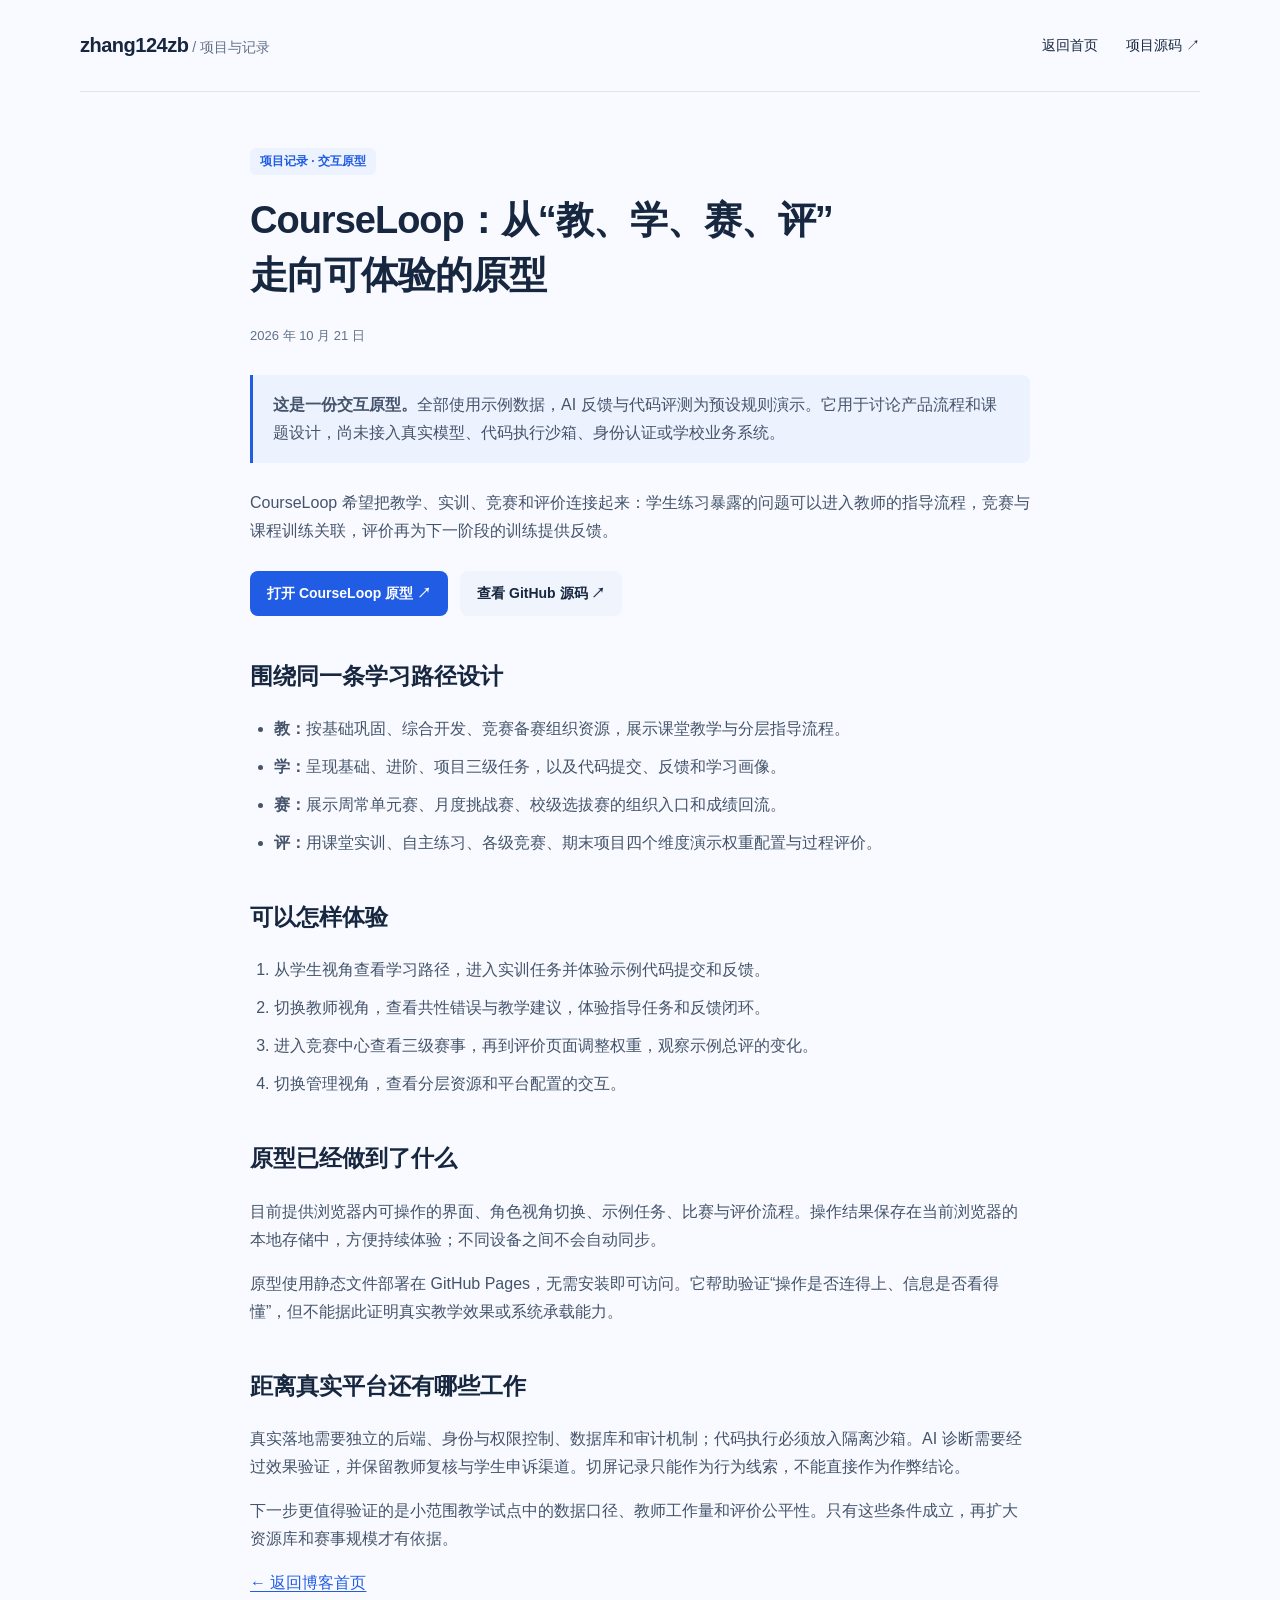
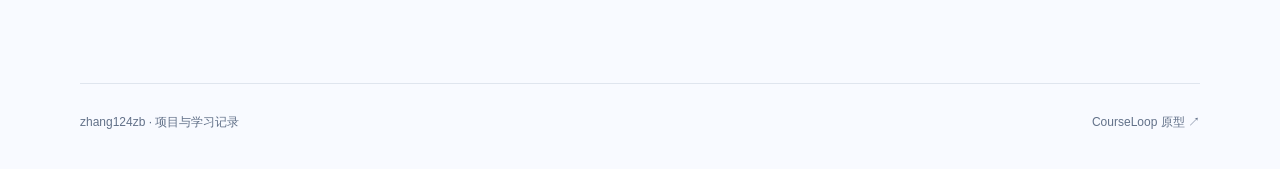
==== public/posts/course-loop-prototype.html @ e4a6a897 "Publish personal blog and CourseLoop prototype introduction" ====
<!doctype html>
<html lang="zh-CN">
<head><meta charset="utf-8"><meta name="viewport" content="width=device-width, initial-scale=1"><meta name="description" content="CourseLoop 课赛融合平台交互原型介绍：连接教学、实训、竞赛和评价。全部使用示例数据，尚未用于真实教学或成绩评定。"><title>CourseLoop：教、学、赛、评的交互原型 · zhang124zb</title><link rel="stylesheet" href="../styles.css"></head>
<body><a class="skip" href="#main">跳到正文</a><header class="site-header wrap"><a class="brand" href="../">zhang124zb<span> / 项目与记录</span></a><nav aria-label="主导航"><a href="../">返回首页</a><a href="https://github.com/zhang124zb/course-loop">项目源码 ↗</a></nav></header><main id="main" class="wrap article"><span class="badge">项目记录 · 交互原型</span><h1>CourseLoop：从“教、学、赛、评”<br>走向可体验的原型</h1><time datetime="2026-10-21">2026 年 10 月 21 日</time>
<div class="notice"><p><strong>这是一份交互原型。</strong>全部使用示例数据，AI 反馈与代码评测为预设规则演示。它用于讨论产品流程和课题设计，尚未接入真实模型、代码执行沙箱、身份认证或学校业务系统。</p></div>
<p>CourseLoop 希望把教学、实训、竞赛和评价连接起来：学生练习暴露的问题可以进入教师的指导流程，竞赛与课程训练关联，评价再为下一阶段的训练提供反馈。</p>
<div class="actions"><a class="button" href="/course-loop/">打开 CourseLoop 原型 ↗</a><a class="button secondary" href="https://github.com/zhang124zb/course-loop">查看 GitHub 源码 ↗</a></div>
<h2>围绕同一条学习路径设计</h2><ul><li><strong>教：</strong>按基础巩固、综合开发、竞赛备赛组织资源，展示课堂教学与分层指导流程。</li><li><strong>学：</strong>呈现基础、进阶、项目三级任务，以及代码提交、反馈和学习画像。</li><li><strong>赛：</strong>展示周常单元赛、月度挑战赛、校级选拔赛的组织入口和成绩回流。</li><li><strong>评：</strong>用课堂实训、自主练习、各级竞赛、期末项目四个维度演示权重配置与过程评价。</li></ul>
<h2>可以怎样体验</h2><ol><li>从学生视角查看学习路径，进入实训任务并体验示例代码提交和反馈。</li><li>切换教师视角，查看共性错误与教学建议，体验指导任务和反馈闭环。</li><li>进入竞赛中心查看三级赛事，再到评价页面调整权重，观察示例总评的变化。</li><li>切换管理视角，查看分层资源和平台配置的交互。</li></ol>
<h2>原型已经做到了什么</h2><p>目前提供浏览器内可操作的界面、角色视角切换、示例任务、比赛与评价流程。操作结果保存在当前浏览器的本地存储中，方便持续体验；不同设备之间不会自动同步。</p><p>原型使用静态文件部署在 GitHub Pages，无需安装即可访问。它帮助验证“操作是否连得上、信息是否看得懂”，但不能据此证明真实教学效果或系统承载能力。</p>
<h2>距离真实平台还有哪些工作</h2><p>真实落地需要独立的后端、身份与权限控制、数据库和审计机制；代码执行必须放入隔离沙箱。AI 诊断需要经过效果验证，并保留教师复核与学生申诉渠道。切屏记录只能作为行为线索，不能直接作为作弊结论。</p><p>下一步更值得验证的是小范围教学试点中的数据口径、教师工作量和评价公平性。只有这些条件成立，再扩大资源库和赛事规模才有依据。</p><p><a href="../">← 返回博客首页</a></p></main><footer class="site-footer wrap"><span>zhang124zb · 项目与学习记录</span><a href="/course-loop/">CourseLoop 原型 ↗</a></footer></body></html>
---- public/styles.css ----
:root{color-scheme:light;--ink:#172740;--muted:#627189;--blue:#215ce5;--line:#dfe5ee;--paper:#f8faff}*{box-sizing:border-box}html{scroll-behavior:smooth;scroll-padding-top:24px}body{margin:0;background:var(--paper);color:var(--ink);font:16px/1.75 -apple-system,BlinkMacSystemFont,"Segoe UI","Microsoft YaHei",sans-serif}a{color:inherit;text-decoration:none}a:hover{color:var(--blue)}a:focus-visible{outline:3px solid var(--blue);outline-offset:5px}h1,h2,h3,p{margin-top:0}.wrap{width:min(1120px,calc(100% - 64px));margin-inline:auto}.site-header{min-height:92px;display:flex;align-items:center;justify-content:space-between;border-bottom:1px solid var(--line);gap:24px}.brand{font-size:20px;font-weight:750;letter-spacing:-.5px}.brand span{color:var(--muted);font-size:14px;font-weight:400;letter-spacing:0}.site-header nav{display:flex;gap:28px;font-size:14px}.hero{padding:92px 0 84px;max-width:780px}.eyebrow{font-size:12px;letter-spacing:3px;color:var(--blue);font-weight:700;margin-bottom:22px}h1{font-size:clamp(38px,5vw,62px);line-height:1.25;letter-spacing:-2px;margin-bottom:26px}h1 span{color:var(--blue)}.intro{font-size:18px;color:var(--muted);max-width:630px}.text-link{font-size:14px;font-weight:650;color:var(--blue)}section[id]{margin-bottom:72px}.section-heading{display:flex;align-items:baseline;justify-content:space-between;margin-bottom:22px}.section-heading h2{font-size:22px;margin:0}.section-heading>span{font-size:11px;letter-spacing:2px;color:var(--muted)}.project-card{border:1px solid var(--line);border-radius:20px;background:white;padding:40px;display:grid;grid-template-columns:1.5fr 1fr;gap:28px 38px;box-shadow:0 12px 35px #24456c06}.badge{display:inline-block;background:#edf2ff;color:var(--blue);border-radius:6px;font-size:12px;font-weight:700;padding:3px 10px}.project-main h3{font-size:38px;letter-spacing:-1px;margin:18px 0 4px;line-height:1.3}.subtitle{font-size:20px;margin-bottom:16px}.project-main>p:not(.subtitle){color:var(--muted);font-size:15px}.actions{display:flex;gap:12px;align-items:center;flex-wrap:wrap;margin-top:26px}.button{display:inline-block;padding:10px 17px;background:var(--blue);color:white;border-radius:8px;font-size:14px;font-weight:650}.button:hover{background:#1749be;color:white}.button.secondary{background:#f0f4fc;color:var(--ink)}.button.secondary:hover{background:#e3ebfa}.loop-visual{background:radial-gradient(ellipse,#eaf0ff 0,transparent 70%);display:grid;grid-template-columns:1fr 1fr;grid-template-rows:1fr 1fr;position:relative;gap:44px;align-self:center;max-width:290px;width:100%;margin:auto;padding:12px 0}.loop-visual>span{display:block;text-align:center;border:1px solid #ccd9f4;background:#fff;border-radius:12px;font-size:28px;font-weight:750;padding:8px}.loop-visual small{display:block;font-size:11px;font-weight:400;color:var(--muted)}.loop-visual>b{position:absolute;left:50%;top:50%;transform:translate(-50%,-50%);text-align:center;font-size:13px;line-height:1.5;background:#edf3ff;border-radius:8px;padding:8px;white-space:nowrap}.prototype-note{grid-column:1/-1;margin:0;padding-top:22px;border-top:1px solid var(--line);font-size:13px;color:var(--muted)}.article-row{display:grid;grid-template-columns:115px 1fr 24px;gap:22px;align-items:start;border-top:1px solid var(--line);border-bottom:1px solid var(--line);padding:26px 0}.article-row time{color:var(--muted);font-size:13px;padding-top:3px}.article-row h3{font-size:18px;margin:0 0 6px}.article-row p{color:var(--muted);font-size:14px;margin:0}.site-footer{display:flex;justify-content:space-between;gap:20px;padding:28px 0 36px;border-top:1px solid var(--line);font-size:12px;color:var(--muted)}.skip{position:absolute;top:-100px;left:24px;padding:10px;background:white;z-index:20}.skip:focus{top:12px}.article{max-width:780px;padding:54px 0 70px}.article h1{font-size:38px;letter-spacing:-1px;line-height:1.45;margin:18px 0}.article time{font-size:13px;color:var(--muted)}.article h2{font-size:23px;margin-top:40px}.article p,.article li{color:#45546b}.article ul,.article ol{padding-left:24px}.article li{margin:10px 0}.article a{color:var(--blue);text-decoration:underline;text-underline-offset:3px}.article .notice{border-left:3px solid var(--blue);padding:16px 20px;background:#edf2ff;border-radius:0 8px 8px 0;margin:26px 0}.article .notice p{margin:0}.article .actions a{text-decoration:none}.article .button{color:white}.article .button.secondary{color:var(--ink)}@media(max-width:720px){.wrap{width:calc(100% - 36px)}.site-header{min-height:80px;flex-wrap:wrap;padding:18px 0;gap:12px}.brand span{display:none}.site-header nav{gap:18px;font-size:13px}.hero{padding:60px 0 52px}h1{letter-spacing:-1px}.intro{font-size:16px}.project-card{padding:24px;grid-template-columns:1fr}.loop-visual{min-height:235px}.project-main h3{font-size:32px}.subtitle{font-size:18px}.article-row{grid-template-columns:1fr 20px;gap:10px}.article-row time{grid-column:1/-1}.article-row div{min-width:0}.article-row h3{font-size:17px}.section-heading>span{font-size:10px}section[id]{margin-bottom:48px}.site-footer{flex-wrap:wrap}.article{padding-top:32px}.article h1{font-size:29px}.article h2{font-size:21px}}
@media(prefers-reduced-motion:reduce){html{scroll-behavior:auto}}
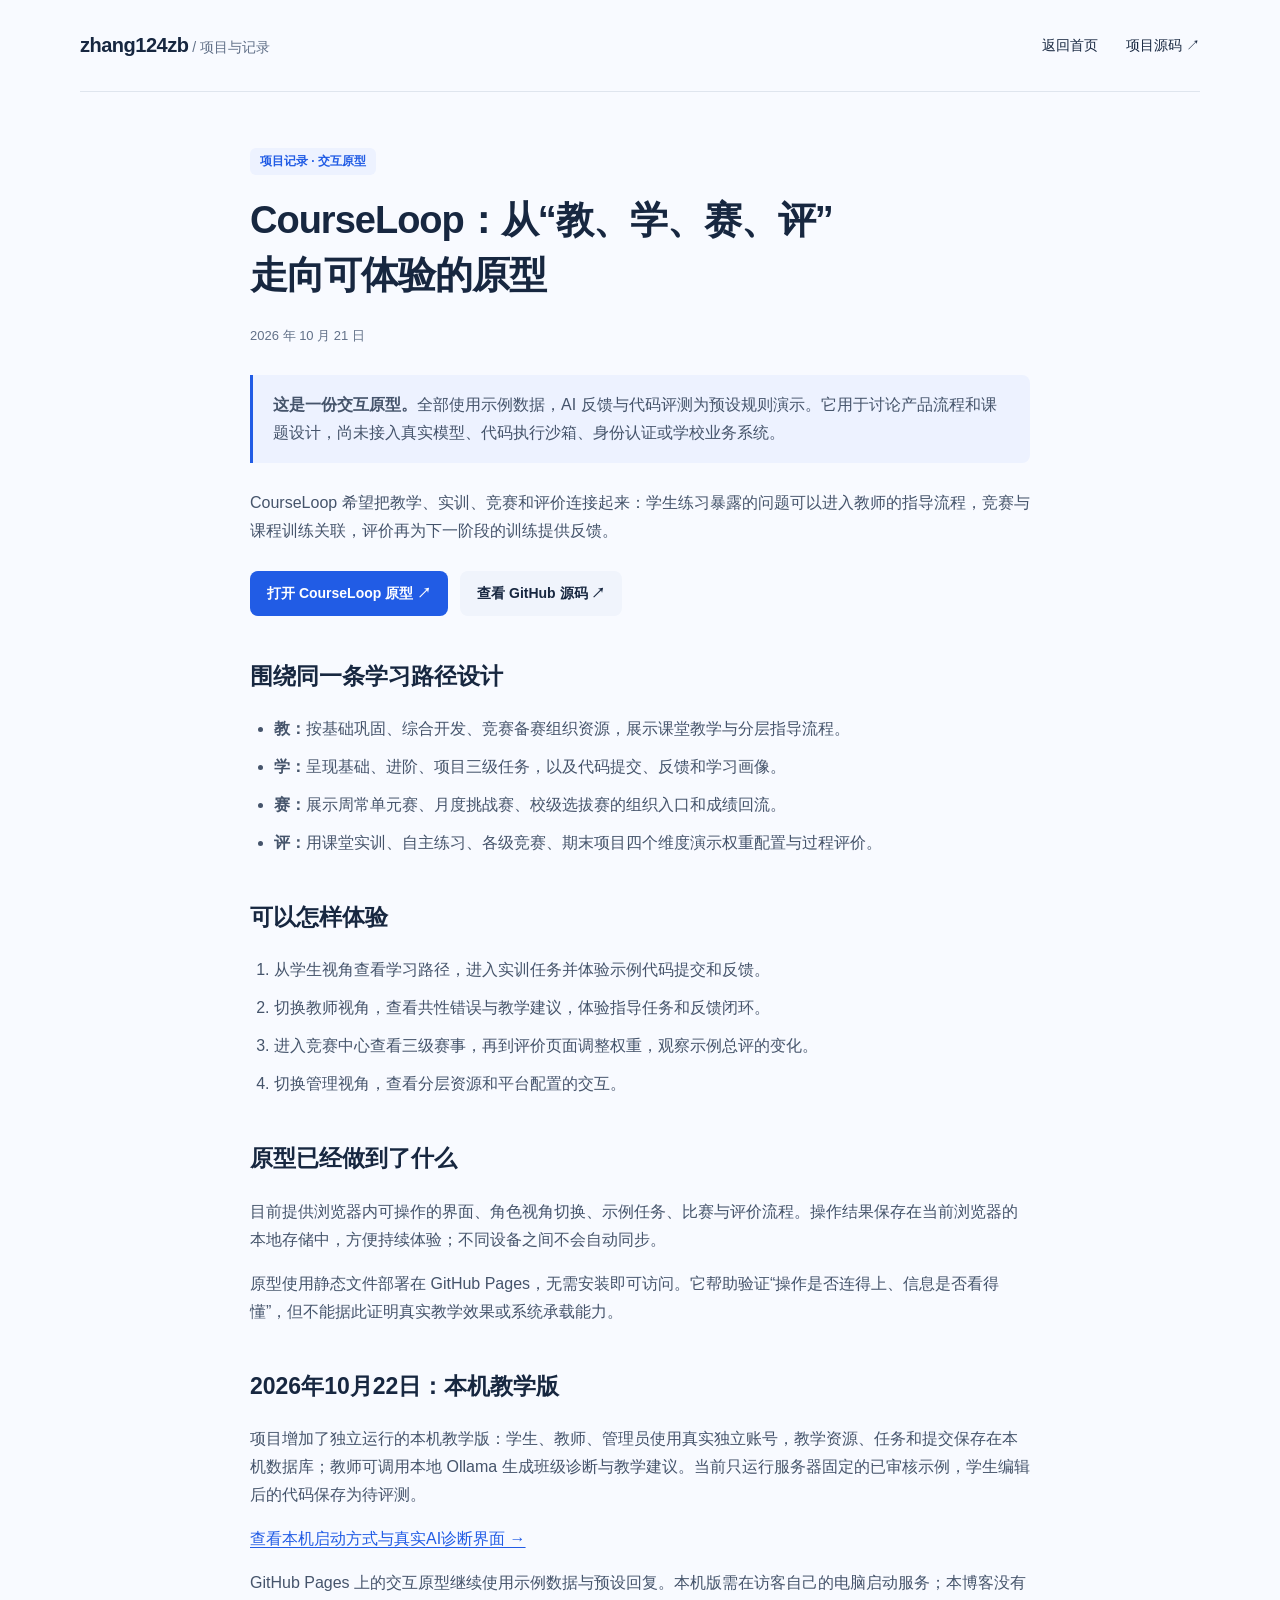
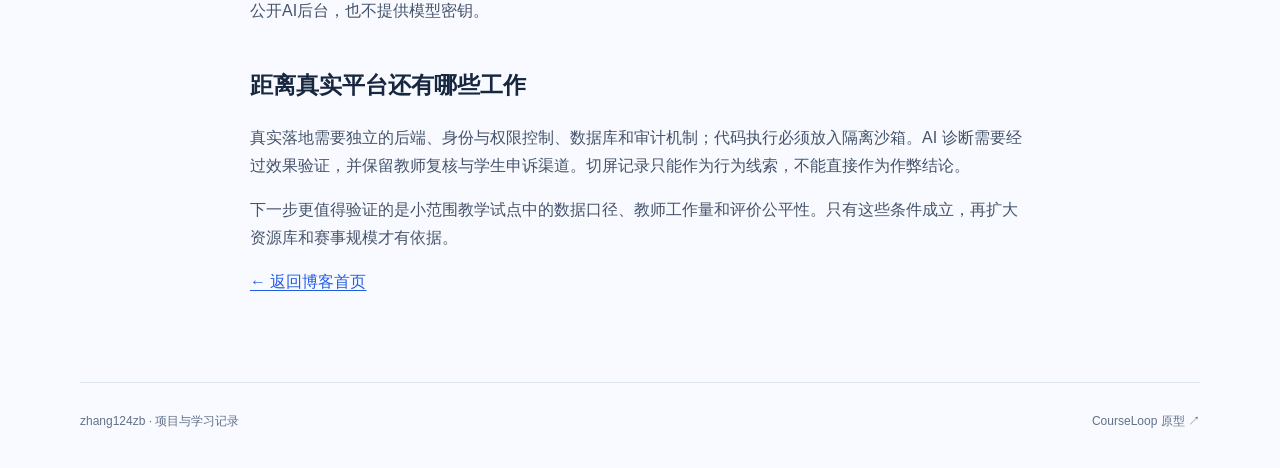
==== commit cc98e43a: "Add local CourseLoop AI teaching demonstration instructions" ====
--- a/public/posts/course-loop-prototype.html
+++ b/public/posts/course-loop-prototype.html
@@ -8,4 +8,4 @@
 <h2>围绕同一条学习路径设计</h2><ul><li><strong>教：</strong>按基础巩固、综合开发、竞赛备赛组织资源，展示课堂教学与分层指导流程。</li><li><strong>学：</strong>呈现基础、进阶、项目三级任务，以及代码提交、反馈和学习画像。</li><li><strong>赛：</strong>展示周常单元赛、月度挑战赛、校级选拔赛的组织入口和成绩回流。</li><li><strong>评：</strong>用课堂实训、自主练习、各级竞赛、期末项目四个维度演示权重配置与过程评价。</li></ul>
 <h2>可以怎样体验</h2><ol><li>从学生视角查看学习路径，进入实训任务并体验示例代码提交和反馈。</li><li>切换教师视角，查看共性错误与教学建议，体验指导任务和反馈闭环。</li><li>进入竞赛中心查看三级赛事，再到评价页面调整权重，观察示例总评的变化。</li><li>切换管理视角，查看分层资源和平台配置的交互。</li></ol>
 <h2>原型已经做到了什么</h2><p>目前提供浏览器内可操作的界面、角色视角切换、示例任务、比赛与评价流程。操作结果保存在当前浏览器的本地存储中，方便持续体验；不同设备之间不会自动同步。</p><p>原型使用静态文件部署在 GitHub Pages，无需安装即可访问。它帮助验证“操作是否连得上、信息是否看得懂”，但不能据此证明真实教学效果或系统承载能力。</p>
-<h2>距离真实平台还有哪些工作</h2><p>真实落地需要独立的后端、身份与权限控制、数据库和审计机制；代码执行必须放入隔离沙箱。AI 诊断需要经过效果验证，并保留教师复核与学生申诉渠道。切屏记录只能作为行为线索，不能直接作为作弊结论。</p><p>下一步更值得验证的是小范围教学试点中的数据口径、教师工作量和评价公平性。只有这些条件成立，再扩大资源库和赛事规模才有依据。</p><p><a href="../">← 返回博客首页</a></p></main><footer class="site-footer wrap"><span>zhang124zb · 项目与学习记录</span><a href="/course-loop/">CourseLoop 原型 ↗</a></footer></body></html>
+<h2>2026年10月22日：本机教学版</h2><p>项目增加了独立运行的本机教学版：学生、教师、管理员使用真实独立账号，教学资源、任务和提交保存在本机数据库；教师可调用本地 Ollama 生成班级诊断与教学建议。当前只运行服务器固定的已审核示例，学生编辑后的代码保存为待评测。</p><p><a href="/course-loop/local.html">查看本机启动方式与真实AI诊断界面 →</a></p><p>GitHub Pages 上的交互原型继续使用示例数据与预设回复。本机版需在访客自己的电脑启动服务；本博客没有公开AI后台，也不提供模型密钥。</p><h2>距离真实平台还有哪些工作</h2><p>真实落地需要独立的后端、身份与权限控制、数据库和审计机制；代码执行必须放入隔离沙箱。AI 诊断需要经过效果验证，并保留教师复核与学生申诉渠道。切屏记录只能作为行为线索，不能直接作为作弊结论。</p><p>下一步更值得验证的是小范围教学试点中的数据口径、教师工作量和评价公平性。只有这些条件成立，再扩大资源库和赛事规模才有依据。</p><p><a href="../">← 返回博客首页</a></p></main><footer class="site-footer wrap"><span>zhang124zb · 项目与学习记录</span><a href="/course-loop/">CourseLoop 原型 ↗</a></footer></body></html>
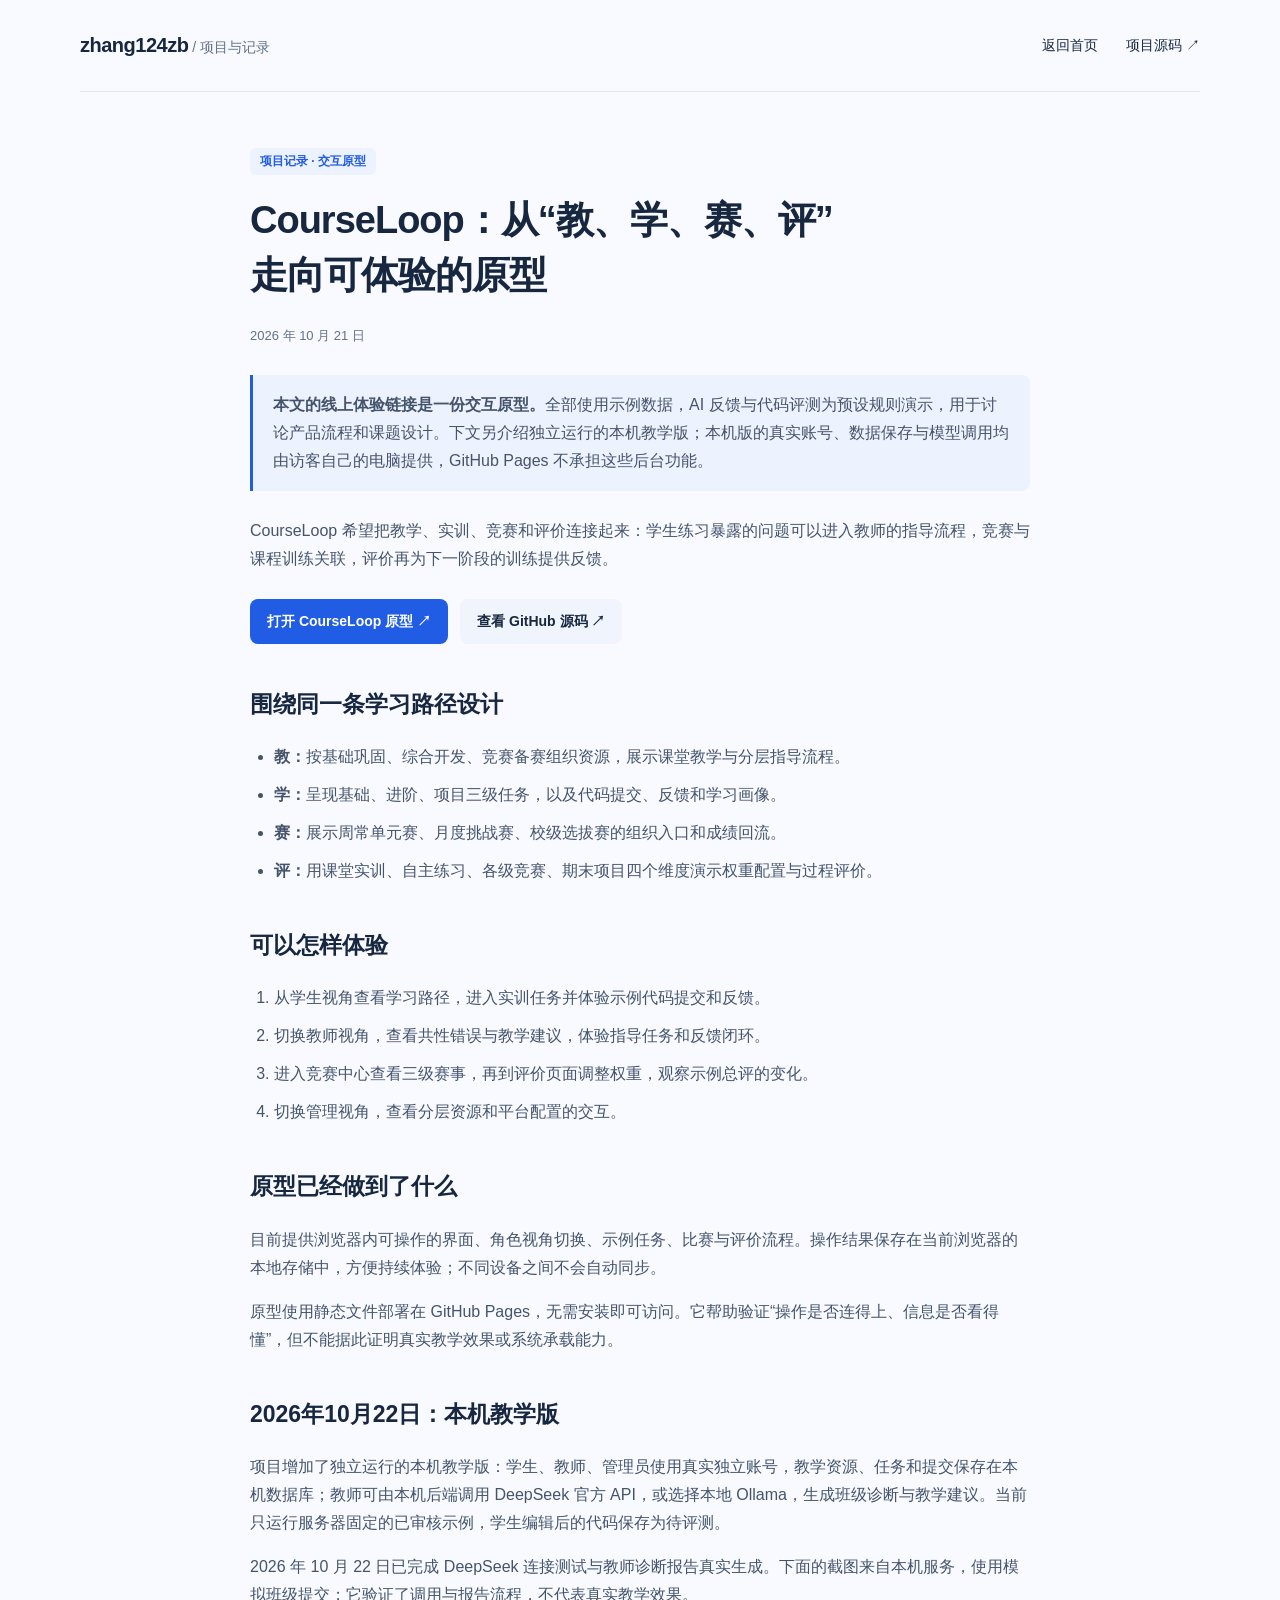
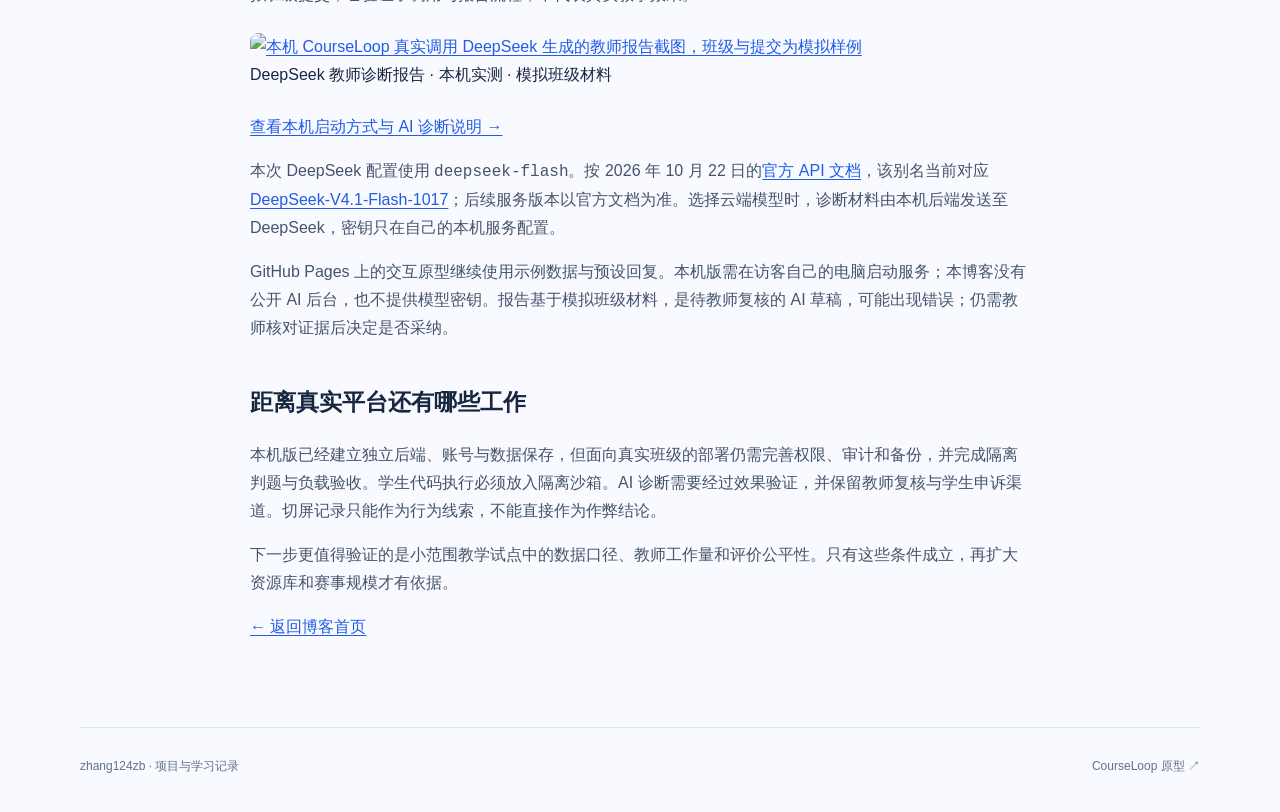
==== commit 6b950220: "Document real local DeepSeek teaching demo with reviewed report screenshot" ====
--- a/public/posts/course-loop-prototype.html
+++ b/public/posts/course-loop-prototype.html
@@ -1,11 +1,11 @@
 <!doctype html>
 <html lang="zh-CN">
-<head><meta charset="utf-8"><meta name="viewport" content="width=device-width, initial-scale=1"><meta name="description" content="CourseLoop 课赛融合平台交互原型介绍：连接教学、实训、竞赛和评价。全部使用示例数据，尚未用于真实教学或成绩评定。"><title>CourseLoop：教、学、赛、评的交互原型 · zhang124zb</title><link rel="stylesheet" href="../styles.css"></head>
+<head><meta charset="utf-8"><meta name="viewport" content="width=device-width, initial-scale=1"><meta name="description" content="CourseLoop 课赛融合平台项目记录：线上交互原型与接入 DeepSeek 的本机教学版。全部使用示例数据，尚未用于真实教学或成绩评定。"><title>CourseLoop：教、学、赛、评的交互原型 · zhang124zb</title><link rel="stylesheet" href="../styles.css"></head>
 <body><a class="skip" href="#main">跳到正文</a><header class="site-header wrap"><a class="brand" href="../">zhang124zb<span> / 项目与记录</span></a><nav aria-label="主导航"><a href="../">返回首页</a><a href="https://github.com/zhang124zb/course-loop">项目源码 ↗</a></nav></header><main id="main" class="wrap article"><span class="badge">项目记录 · 交互原型</span><h1>CourseLoop：从“教、学、赛、评”<br>走向可体验的原型</h1><time datetime="2026-10-21">2026 年 10 月 21 日</time>
-<div class="notice"><p><strong>这是一份交互原型。</strong>全部使用示例数据，AI 反馈与代码评测为预设规则演示。它用于讨论产品流程和课题设计，尚未接入真实模型、代码执行沙箱、身份认证或学校业务系统。</p></div>
+<div class="notice"><p><strong>本文的线上体验链接是一份交互原型。</strong>全部使用示例数据，AI 反馈与代码评测为预设规则演示，用于讨论产品流程和课题设计。下文另介绍独立运行的本机教学版；本机版的真实账号、数据保存与模型调用均由访客自己的电脑提供，GitHub Pages 不承担这些后台功能。</p></div>
 <p>CourseLoop 希望把教学、实训、竞赛和评价连接起来：学生练习暴露的问题可以进入教师的指导流程，竞赛与课程训练关联，评价再为下一阶段的训练提供反馈。</p>
 <div class="actions"><a class="button" href="/course-loop/">打开 CourseLoop 原型 ↗</a><a class="button secondary" href="https://github.com/zhang124zb/course-loop">查看 GitHub 源码 ↗</a></div>
 <h2>围绕同一条学习路径设计</h2><ul><li><strong>教：</strong>按基础巩固、综合开发、竞赛备赛组织资源，展示课堂教学与分层指导流程。</li><li><strong>学：</strong>呈现基础、进阶、项目三级任务，以及代码提交、反馈和学习画像。</li><li><strong>赛：</strong>展示周常单元赛、月度挑战赛、校级选拔赛的组织入口和成绩回流。</li><li><strong>评：</strong>用课堂实训、自主练习、各级竞赛、期末项目四个维度演示权重配置与过程评价。</li></ul>
 <h2>可以怎样体验</h2><ol><li>从学生视角查看学习路径，进入实训任务并体验示例代码提交和反馈。</li><li>切换教师视角，查看共性错误与教学建议，体验指导任务和反馈闭环。</li><li>进入竞赛中心查看三级赛事，再到评价页面调整权重，观察示例总评的变化。</li><li>切换管理视角，查看分层资源和平台配置的交互。</li></ol>
 <h2>原型已经做到了什么</h2><p>目前提供浏览器内可操作的界面、角色视角切换、示例任务、比赛与评价流程。操作结果保存在当前浏览器的本地存储中，方便持续体验；不同设备之间不会自动同步。</p><p>原型使用静态文件部署在 GitHub Pages，无需安装即可访问。它帮助验证“操作是否连得上、信息是否看得懂”，但不能据此证明真实教学效果或系统承载能力。</p>
-<h2>2026年10月22日：本机教学版</h2><p>项目增加了独立运行的本机教学版：学生、教师、管理员使用真实独立账号，教学资源、任务和提交保存在本机数据库；教师可调用本地 Ollama 生成班级诊断与教学建议。当前只运行服务器固定的已审核示例，学生编辑后的代码保存为待评测。</p><p><a href="/course-loop/local.html">查看本机启动方式与真实AI诊断界面 →</a></p><p>GitHub Pages 上的交互原型继续使用示例数据与预设回复。本机版需在访客自己的电脑启动服务；本博客没有公开AI后台，也不提供模型密钥。</p><h2>距离真实平台还有哪些工作</h2><p>真实落地需要独立的后端、身份与权限控制、数据库和审计机制；代码执行必须放入隔离沙箱。AI 诊断需要经过效果验证，并保留教师复核与学生申诉渠道。切屏记录只能作为行为线索，不能直接作为作弊结论。</p><p>下一步更值得验证的是小范围教学试点中的数据口径、教师工作量和评价公平性。只有这些条件成立，再扩大资源库和赛事规模才有依据。</p><p><a href="../">← 返回博客首页</a></p></main><footer class="site-footer wrap"><span>zhang124zb · 项目与学习记录</span><a href="/course-loop/">CourseLoop 原型 ↗</a></footer></body></html>
+<h2>2026年10月22日：本机教学版</h2><p>项目增加了独立运行的本机教学版：学生、教师、管理员使用真实独立账号，教学资源、任务和提交保存在本机数据库；教师可由本机后端调用 DeepSeek 官方 API，或选择本地 Ollama，生成班级诊断与教学建议。当前只运行服务器固定的已审核示例，学生编辑后的代码保存为待评测。</p><p>2026 年 10 月 22 日已完成 DeepSeek 连接测试与教师诊断报告真实生成。下面的截图来自本机服务，使用模拟班级提交；它验证了调用与报告流程，不代表真实教学效果。</p><figure style="margin:24px 0"><a href="/course-loop/deepseek-teaching.png"><img src="/course-loop/deepseek-teaching.png" alt="本机 CourseLoop 真实调用 DeepSeek 生成的教师报告截图，班级与提交为模拟样例" style="display:block;max-width:100%;height:auto;border-radius:8px" loading="lazy"></a><figcaption>DeepSeek 教师诊断报告 · 本机实测 · 模拟班级材料</figcaption></figure><p><a href="/course-loop/local.html">查看本机启动方式与 AI 诊断说明 →</a></p><p>本次 DeepSeek 配置使用 <code>deepseek-flash</code>。按 2026 年 10 月 22 日的<a href="https://api-docs.deepseek.com/">官方 API 文档</a>，该别名当前对应 <a href="https://api-docs.deepseek.com/news/news261017/">DeepSeek-V4.1-Flash-1017</a>；后续服务版本以官方文档为准。选择云端模型时，诊断材料由本机后端发送至 DeepSeek，密钥只在自己的本机服务配置。</p><p>GitHub Pages 上的交互原型继续使用示例数据与预设回复。本机版需在访客自己的电脑启动服务；本博客没有公开 AI 后台，也不提供模型密钥。报告基于模拟班级材料，是待教师复核的 AI 草稿，可能出现错误；仍需教师核对证据后决定是否采纳。</p><h2>距离真实平台还有哪些工作</h2><p>本机版已经建立独立后端、账号与数据保存，但面向真实班级的部署仍需完善权限、审计和备份，并完成隔离判题与负载验收。学生代码执行必须放入隔离沙箱。AI 诊断需要经过效果验证，并保留教师复核与学生申诉渠道。切屏记录只能作为行为线索，不能直接作为作弊结论。</p><p>下一步更值得验证的是小范围教学试点中的数据口径、教师工作量和评价公平性。只有这些条件成立，再扩大资源库和赛事规模才有依据。</p><p><a href="../">← 返回博客首页</a></p></main><footer class="site-footer wrap"><span>zhang124zb · 项目与学习记录</span><a href="/course-loop/">CourseLoop 原型 ↗</a></footer></body></html>
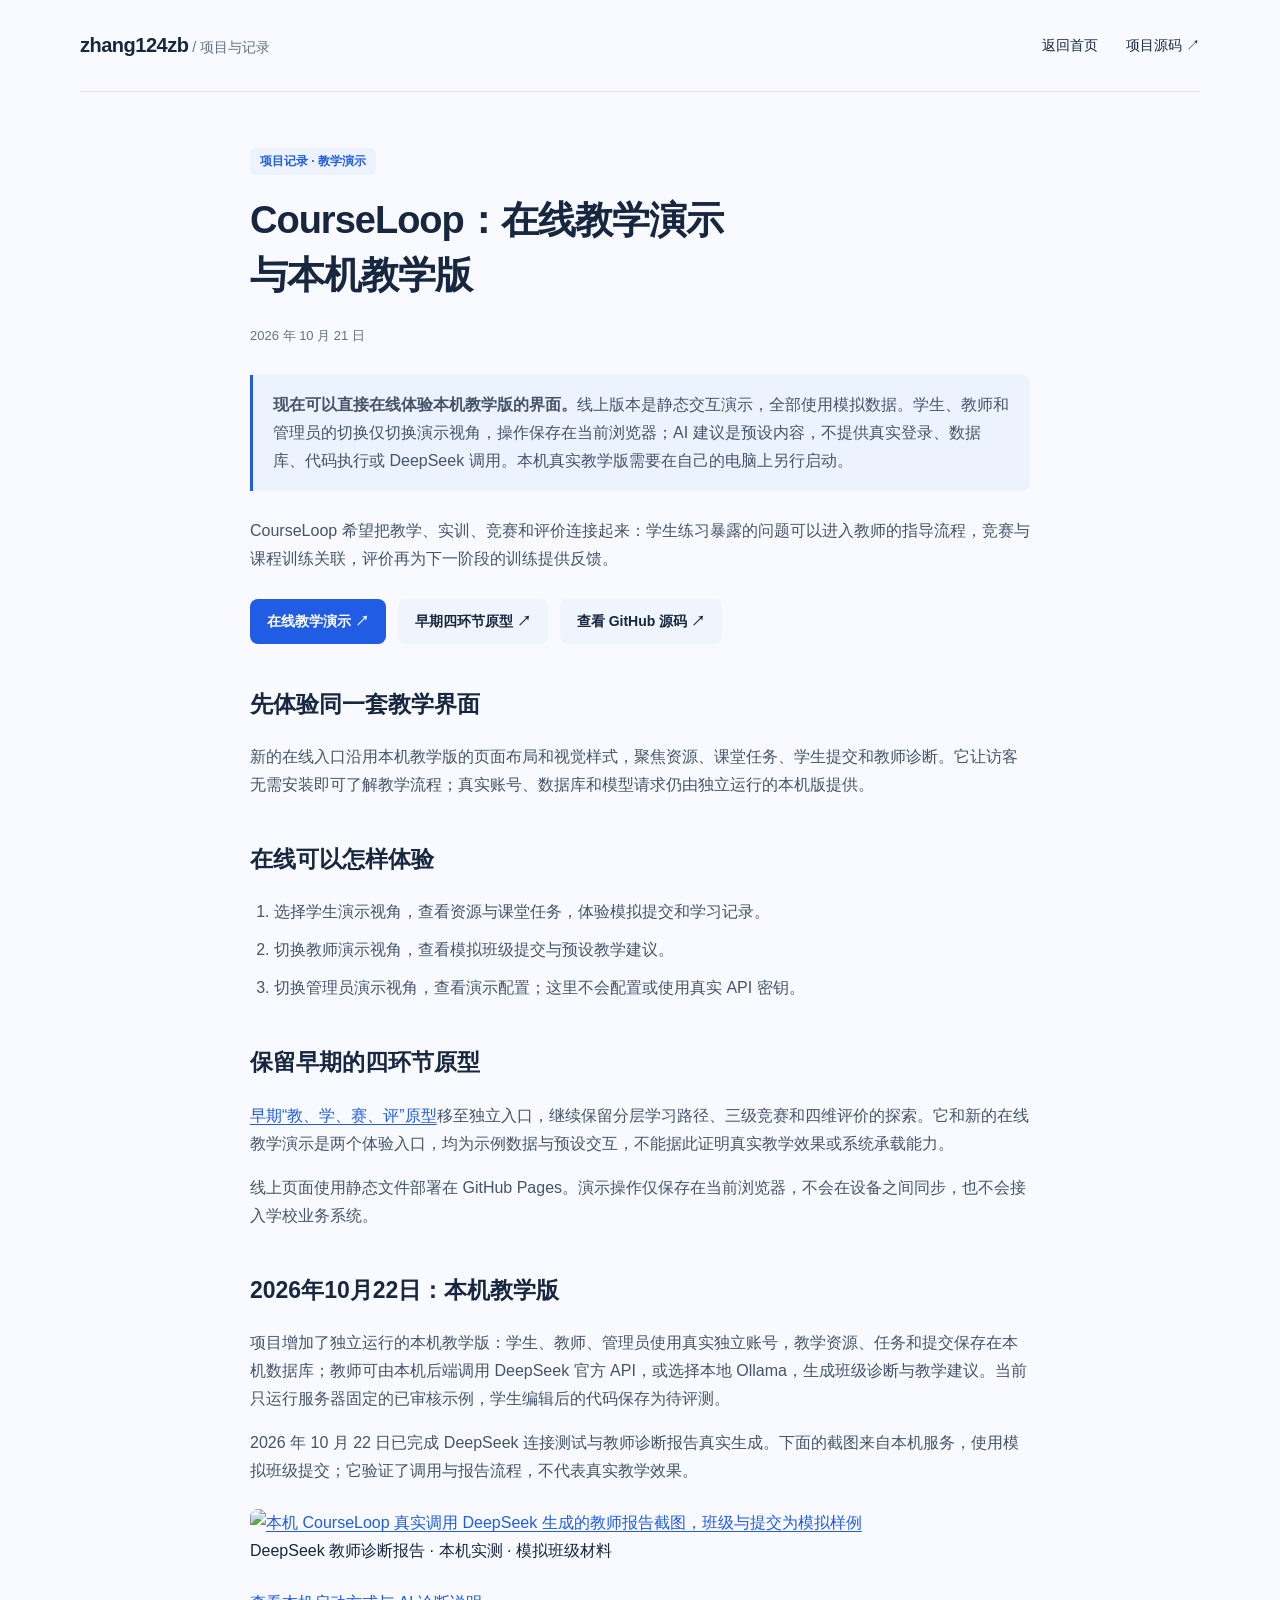
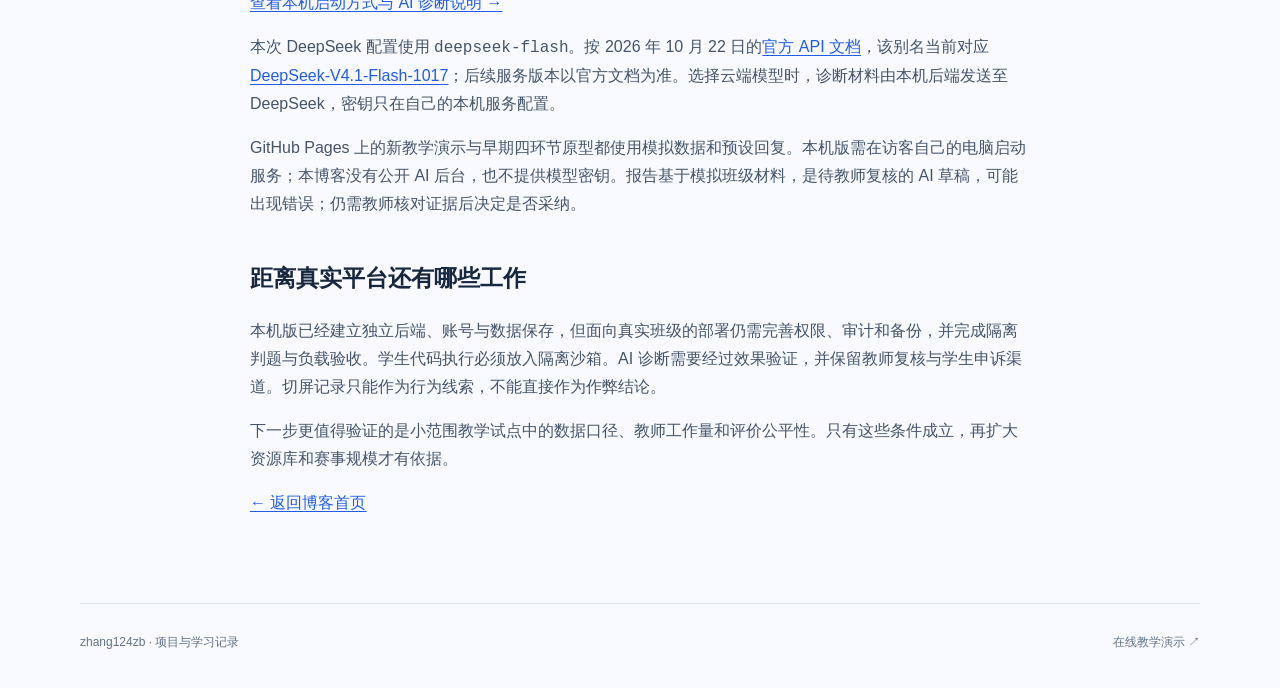
==== commit 2832d890: "Make teaching demonstration the main CourseLoop blog entry" ====
--- a/public/posts/course-loop-prototype.html
+++ b/public/posts/course-loop-prototype.html
@@ -1,11 +1,11 @@
 <!doctype html>
 <html lang="zh-CN">
-<head><meta charset="utf-8"><meta name="viewport" content="width=device-width, initial-scale=1"><meta name="description" content="CourseLoop 课赛融合平台项目记录：线上交互原型与接入 DeepSeek 的本机教学版。全部使用示例数据，尚未用于真实教学或成绩评定。"><title>CourseLoop：教、学、赛、评的交互原型 · zhang124zb</title><link rel="stylesheet" href="../styles.css"></head>
-<body><a class="skip" href="#main">跳到正文</a><header class="site-header wrap"><a class="brand" href="../">zhang124zb<span> / 项目与记录</span></a><nav aria-label="主导航"><a href="../">返回首页</a><a href="https://github.com/zhang124zb/course-loop">项目源码 ↗</a></nav></header><main id="main" class="wrap article"><span class="badge">项目记录 · 交互原型</span><h1>CourseLoop：从“教、学、赛、评”<br>走向可体验的原型</h1><time datetime="2026-10-21">2026 年 10 月 21 日</time>
-<div class="notice"><p><strong>本文的线上体验链接是一份交互原型。</strong>全部使用示例数据，AI 反馈与代码评测为预设规则演示，用于讨论产品流程和课题设计。下文另介绍独立运行的本机教学版；本机版的真实账号、数据保存与模型调用均由访客自己的电脑提供，GitHub Pages 不承担这些后台功能。</p></div>
+<head><meta charset="utf-8"><meta name="viewport" content="width=device-width, initial-scale=1"><meta name="description" content="CourseLoop 项目记录：采用本机教学版界面的在线静态演示、接入 DeepSeek 的本机版，以及保留的早期四环节原型。全部使用模拟数据。"><title>CourseLoop：在线教学演示与本机教学版 · zhang124zb</title><link rel="stylesheet" href="../styles.css"></head>
+<body><a class="skip" href="#main">跳到正文</a><header class="site-header wrap"><a class="brand" href="../">zhang124zb<span> / 项目与记录</span></a><nav aria-label="主导航"><a href="../">返回首页</a><a href="https://github.com/zhang124zb/course-loop">项目源码 ↗</a></nav></header><main id="main" class="wrap article"><span class="badge">项目记录 · 教学演示</span><h1>CourseLoop：在线教学演示<br>与本机教学版</h1><time datetime="2026-10-21">2026 年 10 月 21 日</time>
+<div class="notice"><p><strong>现在可以直接在线体验本机教学版的界面。</strong>线上版本是静态交互演示，全部使用模拟数据。学生、教师和管理员的切换仅切换演示视角，操作保存在当前浏览器；AI 建议是预设内容，不提供真实登录、数据库、代码执行或 DeepSeek 调用。本机真实教学版需要在自己的电脑上另行启动。</p></div>
 <p>CourseLoop 希望把教学、实训、竞赛和评价连接起来：学生练习暴露的问题可以进入教师的指导流程，竞赛与课程训练关联，评价再为下一阶段的训练提供反馈。</p>
-<div class="actions"><a class="button" href="/course-loop/">打开 CourseLoop 原型 ↗</a><a class="button secondary" href="https://github.com/zhang124zb/course-loop">查看 GitHub 源码 ↗</a></div>
-<h2>围绕同一条学习路径设计</h2><ul><li><strong>教：</strong>按基础巩固、综合开发、竞赛备赛组织资源，展示课堂教学与分层指导流程。</li><li><strong>学：</strong>呈现基础、进阶、项目三级任务，以及代码提交、反馈和学习画像。</li><li><strong>赛：</strong>展示周常单元赛、月度挑战赛、校级选拔赛的组织入口和成绩回流。</li><li><strong>评：</strong>用课堂实训、自主练习、各级竞赛、期末项目四个维度演示权重配置与过程评价。</li></ul>
-<h2>可以怎样体验</h2><ol><li>从学生视角查看学习路径，进入实训任务并体验示例代码提交和反馈。</li><li>切换教师视角，查看共性错误与教学建议，体验指导任务和反馈闭环。</li><li>进入竞赛中心查看三级赛事，再到评价页面调整权重，观察示例总评的变化。</li><li>切换管理视角，查看分层资源和平台配置的交互。</li></ol>
-<h2>原型已经做到了什么</h2><p>目前提供浏览器内可操作的界面、角色视角切换、示例任务、比赛与评价流程。操作结果保存在当前浏览器的本地存储中，方便持续体验；不同设备之间不会自动同步。</p><p>原型使用静态文件部署在 GitHub Pages，无需安装即可访问。它帮助验证“操作是否连得上、信息是否看得懂”，但不能据此证明真实教学效果或系统承载能力。</p>
-<h2>2026年10月22日：本机教学版</h2><p>项目增加了独立运行的本机教学版：学生、教师、管理员使用真实独立账号，教学资源、任务和提交保存在本机数据库；教师可由本机后端调用 DeepSeek 官方 API，或选择本地 Ollama，生成班级诊断与教学建议。当前只运行服务器固定的已审核示例，学生编辑后的代码保存为待评测。</p><p>2026 年 10 月 22 日已完成 DeepSeek 连接测试与教师诊断报告真实生成。下面的截图来自本机服务，使用模拟班级提交；它验证了调用与报告流程，不代表真实教学效果。</p><figure style="margin:24px 0"><a href="/course-loop/deepseek-teaching.png"><img src="/course-loop/deepseek-teaching.png" alt="本机 CourseLoop 真实调用 DeepSeek 生成的教师报告截图，班级与提交为模拟样例" style="display:block;max-width:100%;height:auto;border-radius:8px" loading="lazy"></a><figcaption>DeepSeek 教师诊断报告 · 本机实测 · 模拟班级材料</figcaption></figure><p><a href="/course-loop/local.html">查看本机启动方式与 AI 诊断说明 →</a></p><p>本次 DeepSeek 配置使用 <code>deepseek-flash</code>。按 2026 年 10 月 22 日的<a href="https://api-docs.deepseek.com/">官方 API 文档</a>，该别名当前对应 <a href="https://api-docs.deepseek.com/news/news261017/">DeepSeek-V4.1-Flash-1017</a>；后续服务版本以官方文档为准。选择云端模型时，诊断材料由本机后端发送至 DeepSeek，密钥只在自己的本机服务配置。</p><p>GitHub Pages 上的交互原型继续使用示例数据与预设回复。本机版需在访客自己的电脑启动服务；本博客没有公开 AI 后台，也不提供模型密钥。报告基于模拟班级材料，是待教师复核的 AI 草稿，可能出现错误；仍需教师核对证据后决定是否采纳。</p><h2>距离真实平台还有哪些工作</h2><p>本机版已经建立独立后端、账号与数据保存，但面向真实班级的部署仍需完善权限、审计和备份，并完成隔离判题与负载验收。学生代码执行必须放入隔离沙箱。AI 诊断需要经过效果验证，并保留教师复核与学生申诉渠道。切屏记录只能作为行为线索，不能直接作为作弊结论。</p><p>下一步更值得验证的是小范围教学试点中的数据口径、教师工作量和评价公平性。只有这些条件成立，再扩大资源库和赛事规模才有依据。</p><p><a href="../">← 返回博客首页</a></p></main><footer class="site-footer wrap"><span>zhang124zb · 项目与学习记录</span><a href="/course-loop/">CourseLoop 原型 ↗</a></footer></body></html>
+<div class="actions"><a class="button" href="/course-loop/">在线教学演示 ↗</a><a class="button secondary" href="/course-loop/prototype/">早期四环节原型 ↗</a><a class="button secondary" href="https://github.com/zhang124zb/course-loop">查看 GitHub 源码 ↗</a></div>
+<h2>先体验同一套教学界面</h2><p>新的在线入口沿用本机教学版的页面布局和视觉样式，聚焦资源、课堂任务、学生提交和教师诊断。它让访客无需安装即可了解教学流程；真实账号、数据库和模型请求仍由独立运行的本机版提供。</p>
+<h2>在线可以怎样体验</h2><ol><li>选择学生演示视角，查看资源与课堂任务，体验模拟提交和学习记录。</li><li>切换教师演示视角，查看模拟班级提交与预设教学建议。</li><li>切换管理员演示视角，查看演示配置；这里不会配置或使用真实 API 密钥。</li></ol>
+<h2>保留早期的四环节原型</h2><p><a href="/course-loop/prototype/">早期“教、学、赛、评”原型</a>移至独立入口，继续保留分层学习路径、三级竞赛和四维评价的探索。它和新的在线教学演示是两个体验入口，均为示例数据与预设交互，不能据此证明真实教学效果或系统承载能力。</p><p>线上页面使用静态文件部署在 GitHub Pages。演示操作仅保存在当前浏览器，不会在设备之间同步，也不会接入学校业务系统。</p>
+<h2>2026年10月22日：本机教学版</h2><p>项目增加了独立运行的本机教学版：学生、教师、管理员使用真实独立账号，教学资源、任务和提交保存在本机数据库；教师可由本机后端调用 DeepSeek 官方 API，或选择本地 Ollama，生成班级诊断与教学建议。当前只运行服务器固定的已审核示例，学生编辑后的代码保存为待评测。</p><p>2026 年 10 月 22 日已完成 DeepSeek 连接测试与教师诊断报告真实生成。下面的截图来自本机服务，使用模拟班级提交；它验证了调用与报告流程，不代表真实教学效果。</p><figure style="margin:24px 0"><a href="/course-loop/deepseek-teaching.png"><img src="/course-loop/deepseek-teaching.png" alt="本机 CourseLoop 真实调用 DeepSeek 生成的教师报告截图，班级与提交为模拟样例" style="display:block;max-width:100%;height:auto;border-radius:8px" loading="lazy"></a><figcaption>DeepSeek 教师诊断报告 · 本机实测 · 模拟班级材料</figcaption></figure><p><a href="/course-loop/local.html">查看本机启动方式与 AI 诊断说明 →</a></p><p>本次 DeepSeek 配置使用 <code>deepseek-flash</code>。按 2026 年 10 月 22 日的<a href="https://api-docs.deepseek.com/">官方 API 文档</a>，该别名当前对应 <a href="https://api-docs.deepseek.com/news/news261017/">DeepSeek-V4.1-Flash-1017</a>；后续服务版本以官方文档为准。选择云端模型时，诊断材料由本机后端发送至 DeepSeek，密钥只在自己的本机服务配置。</p><p>GitHub Pages 上的新教学演示与早期四环节原型都使用模拟数据和预设回复。本机版需在访客自己的电脑启动服务；本博客没有公开 AI 后台，也不提供模型密钥。报告基于模拟班级材料，是待教师复核的 AI 草稿，可能出现错误；仍需教师核对证据后决定是否采纳。</p><h2>距离真实平台还有哪些工作</h2><p>本机版已经建立独立后端、账号与数据保存，但面向真实班级的部署仍需完善权限、审计和备份，并完成隔离判题与负载验收。学生代码执行必须放入隔离沙箱。AI 诊断需要经过效果验证，并保留教师复核与学生申诉渠道。切屏记录只能作为行为线索，不能直接作为作弊结论。</p><p>下一步更值得验证的是小范围教学试点中的数据口径、教师工作量和评价公平性。只有这些条件成立，再扩大资源库和赛事规模才有依据。</p><p><a href="../">← 返回博客首页</a></p></main><footer class="site-footer wrap"><span>zhang124zb · 项目与学习记录</span><a href="/course-loop/">在线教学演示 ↗</a></footer></body></html>
